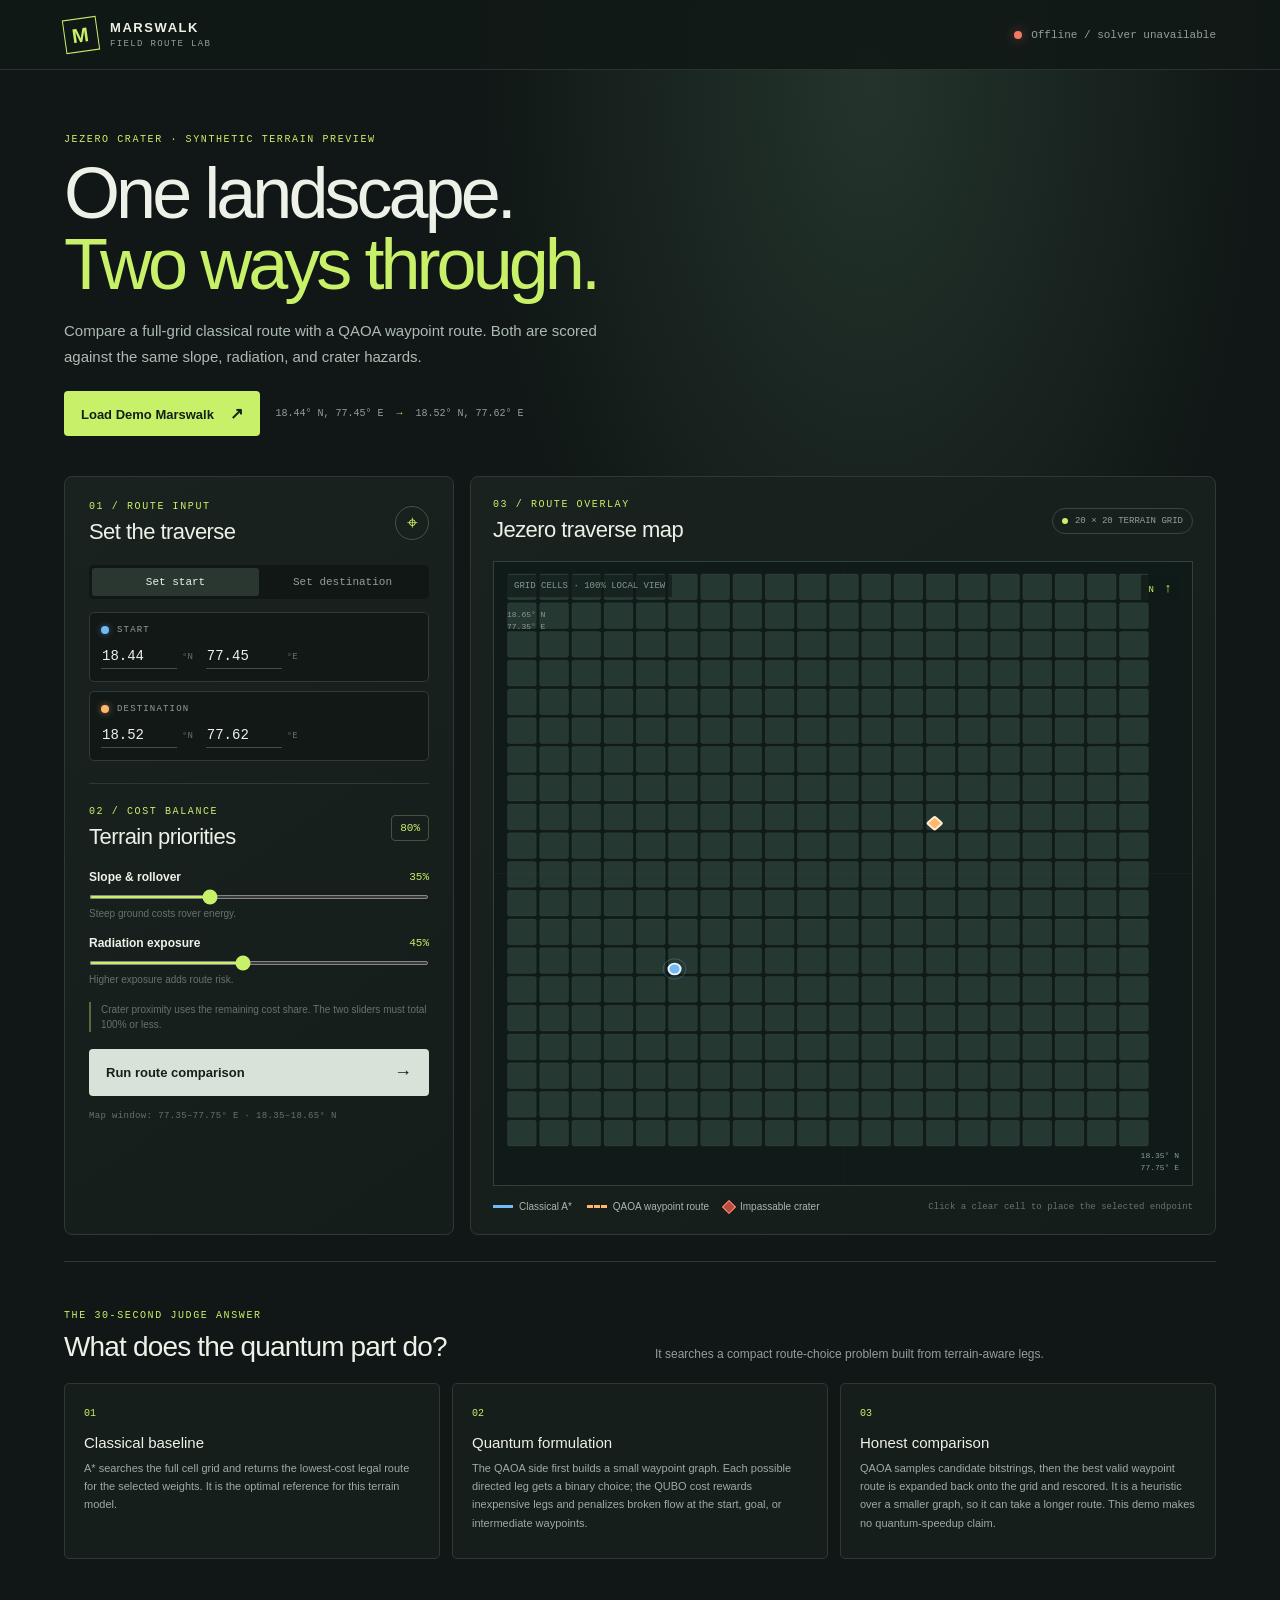
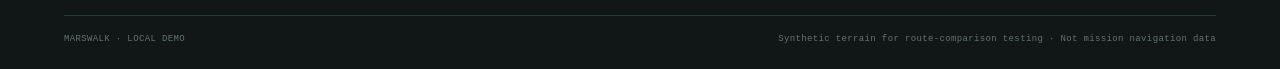
==== static/index.html @ 1cfdc247 "Preserve teammate archive alongside repository preparation notes" ====
<!doctype html>
<html lang="en">
<head>
  <meta charset="utf-8">
  <meta name="viewport" content="width=device-width, initial-scale=1">
  <meta name="theme-color" content="#101716">
  <title>Marswalk · Jezero Route Lab</title>
  <link rel="stylesheet" href="styles.css">
</head>
<body>
  <header class="topbar">
    <a class="brand" href="/" aria-label="Marswalk home">
      <span class="brand-mark">M</span>
      <span>MARSWALK <small>FIELD ROUTE LAB</small></span>
    </a>
    <div class="service-state"><span id="serviceDot" class="dot"></span><span id="serviceText">Checking local router…</span></div>
  </header>

  <main>
    <section class="intro">
      <p class="eyebrow">Jezero crater · synthetic terrain preview</p>
      <h1>One landscape.<br><em>Two ways through.</em></h1>
      <p class="intro-copy">Compare a full-grid classical route with a QAOA waypoint route. Both are scored against the same slope, radiation, and crater hazards.</p>
      <div class="hero-actions">
        <button class="button button-primary" id="loadDemo">Load Demo Marswalk <span aria-hidden="true">↗</span></button>
        <span class="demo-caption">18.44° N, 77.45° E <b>→</b> 18.52° N, 77.62° E</span>
      </div>
    </section>

    <section class="workspace" aria-label="Route planning workspace">
      <aside class="panel controls">
        <div class="panel-heading"><div><p class="eyebrow">01 / ROUTE INPUT</p><h2>Set the traverse</h2></div><span class="panel-icon">⌖</span></div>
        <div class="endpoint-mode" role="group" aria-label="Choose which endpoint to place on map">
          <button id="pickStart" class="mode active" type="button">Set start</button>
          <button id="pickEnd" class="mode" type="button">Set destination</button>
        </div>
        <div class="coordinate-pair">
          <label class="coordinate-card"><span class="coordinate-title"><i class="pin pin-start"></i>START</span>
            <span class="coordinate-fields"><input id="startLat" aria-label="Start latitude" type="number" step="0.01"><b>°N</b><input id="startLon" aria-label="Start longitude" type="number" step="0.01"><b>°E</b></span>
          </label>
          <label class="coordinate-card"><span class="coordinate-title"><i class="pin pin-end"></i>DESTINATION</span>
            <span class="coordinate-fields"><input id="endLat" aria-label="Destination latitude" type="number" step="0.01"><b>°N</b><input id="endLon" aria-label="Destination longitude" type="number" step="0.01"><b>°E</b></span>
          </label>
        </div>

        <div class="section-rule"></div>
        <div class="panel-heading compact"><div><p class="eyebrow">02 / COST BALANCE</p><h2>Terrain priorities</h2></div><span class="weight-total" id="weightTotal">80%</span></div>
        <label class="slider-row" for="slopeWeight"><span><span class="slider-name">Slope &amp; rollover</span><span class="slider-value" id="slopeValue">35%</span></span><input id="slopeWeight" type="range" min="0" max="100" value="35"><span class="slider-hint">Steep ground costs rover energy.</span></label>
        <label class="slider-row" for="radiationWeight"><span><span class="slider-name">Radiation exposure</span><span class="slider-value" id="radiationValue">45%</span></span><input id="radiationWeight" type="range" min="0" max="100" value="45"><span class="slider-hint">Higher exposure adds route risk.</span></label>
        <p class="weight-note">Crater proximity uses the remaining cost share. The two sliders must total 100% or less.</p>
        <button class="button button-run" id="runRoute" type="button">Run route comparison <span aria-hidden="true">→</span></button>
        <div id="alert" class="alert" role="status" aria-live="polite" hidden></div>
        <p class="bbox-note">Map window: 77.35–77.75° E · 18.35–18.65° N</p>
      </aside>

      <section class="panel map-panel" aria-label="Jezero terrain map">
        <div class="map-header"><div><p class="eyebrow">03 / ROUTE OVERLAY</p><h2>Jezero traverse map</h2></div><span class="map-badge"><span></span>20 × 20 TERRAIN GRID</span></div>
        <div class="map-frame" id="mapFrame">
          <svg id="terrainMap" viewBox="0 0 1040 1040" preserveAspectRatio="none" role="img" aria-label="Synthetic terrain grid with crater obstacles and route overlays"></svg>
          <div class="map-corner map-north">N <span>↑</span></div>
          <div class="map-corner map-scale">GRID CELLS · 100% LOCAL VIEW</div>
          <div class="map-coord map-coord-nw">18.65° N<br>77.35° E</div>
          <div class="map-coord map-coord-se">18.35° N<br>77.75° E</div>
        </div>
        <div class="map-footer">
          <div class="legend"><span><i class="legend-line classical"></i>Classical A*</span><span><i class="legend-line quantum"></i><span id="quantumLegendLabel">QAOA waypoint route</span></span><span><i class="legend-crater"></i>Impassable crater</span></div>
          <span class="map-hint">Click a clear cell to place the selected endpoint</span>
        </div>
        <div id="resultBanner" class="result-banner" hidden></div>
      </section>
    </section>

    <section id="comparison" class="comparison" aria-label="Route metrics" hidden>
      <div class="section-heading"><div><p class="eyebrow">04 / SIDE BY SIDE</p><h2>What changed?</h2></div><p id="comparisonText" class="comparison-text"></p></div>
      <div class="metric-grid">
        <article class="metric-card"><div class="metric-title"><i class="pin pin-start"></i>CLASSICAL A*</div><div class="metric-number" id="classicalCost">—</div><div class="metric-unit">weighted route cost</div><div class="metric-divider"></div><div class="metric-stats"><span>Distance <b id="classicalDistance">—</b></span><span>Hazard <b id="classicalHazard">—</b></span></div></article>
        <article class="metric-card metric-quantum"><div class="metric-title"><i class="pin pin-end"></i><span id="quantumMetricTitle">QAOA WAYPOINT</span></div><div class="metric-number" id="quantumCost">—</div><div class="metric-unit">weighted route cost</div><div class="metric-divider"></div><div class="metric-stats"><span>Distance <b id="quantumDistance">—</b></span><span>Hazard <b id="quantumHazard">—</b></span></div></article>
        <article class="metric-card metric-delta"><div class="metric-title">ROUTE DELTA</div><div class="metric-number" id="costDelta">—</div><div class="metric-unit" id="deltaUnit">QAOA cost vs A*</div><div class="metric-divider"></div><div class="metric-stats"><span>QAOA steps <b id="quantumSteps">—</b></span><span>Solver <b id="solverStatus">—</b></span></div></article>
      </div>
      <p id="resultSource" class="result-source"></p>
    </section>

    <section class="explain-section">
      <div class="explain-intro"><p class="eyebrow">THE 30-SECOND JUDGE ANSWER</p><h2>What does the quantum part do?</h2><p>It searches a compact route-choice problem built from terrain-aware legs.</p></div>
      <div class="explain-grid">
        <article class="explain-card"><span class="explain-index">01</span><h3>Classical baseline</h3><p>A* searches the full cell grid and returns the lowest-cost legal route for the selected weights. It is the optimal reference for this terrain model.</p></article>
        <article class="explain-card"><span class="explain-index">02</span><h3>Quantum formulation</h3><p>The QAOA side first builds a small waypoint graph. Each possible directed leg gets a binary choice; the QUBO cost rewards inexpensive legs and penalizes broken flow at the start, goal, or intermediate waypoints.</p></article>
        <article class="explain-card"><span class="explain-index">03</span><h3>Honest comparison</h3><p>QAOA samples candidate bitstrings, then the best valid waypoint route is expanded back onto the grid and rescored. It is a heuristic over a smaller graph, so it can take a longer route. This demo makes no quantum-speedup claim.</p></article>
      </div>
    </section>

    <footer><span>MARSWALK · LOCAL DEMO</span><span>Synthetic terrain for route-comparison testing · Not mission navigation data</span></footer>
  </main>
  <script src="app.js" defer></script>
</body>
</html>
---- static/styles.css ----
:root{color-scheme:dark;--bg:#101716;--panel:#17201e;--panel-2:#1b2623;--line:#2c3935;--text:#eef1e8;--muted:#91a099;--faint:#64736c;--green:#c8f169;--green-dark:#a7d44a;--blue:#72b9f7;--orange:#ffb76b;--red:#f47964;--mono:'DM Mono',monospace;--sans:'DM Sans',sans-serif;--display:'Space Grotesk',sans-serif}
*{box-sizing:border-box}body{margin:0;background:radial-gradient(ellipse at 68% 5%,#24342c 0%,transparent 32%),var(--bg);color:var(--text);font-family:var(--sans);font-size:14px}.topbar{height:70px;display:flex;align-items:center;justify-content:space-between;padding:0 clamp(20px,5vw,84px);border-bottom:1px solid #29332f;background:#111917e8}.brand{color:var(--text);text-decoration:none;display:flex;gap:12px;align-items:center;font:700 13px var(--display);letter-spacing:.12em}.brand small{display:block;font:400 9px var(--mono);color:var(--muted);letter-spacing:.15em;margin-top:4px}.brand-mark{height:34px;width:34px;display:grid;place-items:center;border:1px solid var(--green);color:var(--green);font:600 20px var(--display);transform:rotate(-8deg)}.service-state{display:flex;align-items:center;gap:9px;color:var(--muted);font:11px var(--mono)}.dot{width:8px;height:8px;border-radius:50%;background:#e5b85c;box-shadow:0 0 12px #e5b85c77}.dot.online{background:var(--green);box-shadow:0 0 12px #c8f16977}.dot.offline{background:var(--red);box-shadow:0 0 12px #f4796477}main{max-width:1480px;margin:auto;padding:0 clamp(20px,5vw,84px)}.intro{padding:64px 0 40px;max-width:690px}.eyebrow{margin:0 0 13px;color:var(--green);font:10px var(--mono);letter-spacing:.16em;text-transform:uppercase}.intro h1{font:500 clamp(42px,6vw,72px)/.98 var(--display);letter-spacing:-.055em;margin:0}.intro h1 em{font-style:normal;color:var(--green)}.intro-copy{max-width:570px;color:#aebbb4;line-height:1.7;font-size:15px;margin:19px 0 22px}.hero-actions{display:flex;align-items:center;gap:16px;flex-wrap:wrap}.button{border:0;border-radius:4px;cursor:pointer;font:600 13px var(--sans);padding:13px 17px;transition:transform .15s,background .15s}.button:hover{transform:translateY(-1px)}.button-primary{background:var(--green);color:#142016}.button-primary:hover{background:#d8ff85}.button-primary span{font-size:16px;margin-left:12px}.demo-caption{font:10px var(--mono);color:var(--muted)}.demo-caption b{color:var(--green);padding:0 7px}.workspace{display:grid;grid-template-columns:minmax(310px,390px) minmax(500px,1fr);gap:16px;align-items:stretch}.panel{background:linear-gradient(145deg,#19221f,#151d1b);border:1px solid var(--line);border-radius:8px;overflow:hidden}.controls{padding:24px}.panel-heading{display:flex;align-items:center;justify-content:space-between;margin-bottom:20px}.panel-heading h2,.map-header h2{font:500 22px var(--display);margin:0;letter-spacing:-.025em}.panel-heading .eyebrow,.map-header .eyebrow{margin-bottom:7px}.panel-icon{width:34px;height:34px;display:grid;place-items:center;color:var(--green);border:1px solid #45543f;border-radius:50%;font-size:19px}.endpoint-mode{display:flex;background:#101715;padding:3px;border-radius:5px;margin-bottom:13px}.mode{flex:1;border:0;background:transparent;color:var(--muted);padding:8px 6px;border-radius:3px;font:11px var(--mono);cursor:pointer}.mode.active{background:#2a3731;color:var(--text)}.coordinate-pair{display:grid;gap:9px}.coordinate-card{display:block;background:#111816;border:1px solid #303a36;border-radius:5px;padding:12px 11px}.coordinate-title{display:flex;align-items:center;gap:8px;color:var(--muted);font:9px var(--mono);letter-spacing:.13em;margin-bottom:9px}.pin{display:inline-block;width:8px;height:8px;border-radius:50%;background:var(--blue);box-shadow:0 0 7px #72b9f777}.pin-end{background:var(--orange);box-shadow:0 0 7px #ffb76b88}.coordinate-fields{display:flex;align-items:center;gap:5px}.coordinate-fields input{width:76px;background:transparent;border:0;border-bottom:1px solid #405047;padding:4px 1px;color:var(--text);font:14px var(--mono);outline:none}.coordinate-fields input:focus{border-color:var(--green)}.coordinate-fields b{font:9px var(--mono);color:var(--faint);margin-right:8px}.section-rule{height:1px;background:var(--line);margin:22px 0}.compact{margin-bottom:20px}.weight-total{font:11px var(--mono);color:var(--green);padding:6px 8px;border:1px solid #45543f;border-radius:4px}.slider-row{display:block;margin:15px 0}.slider-row>span:first-child{display:flex;justify-content:space-between;align-items:center}.slider-name{font-size:12px;font-weight:600}.slider-value{font:11px var(--mono);color:var(--green)}input[type=range]{display:block;width:100%;height:4px;margin:11px 0 7px;accent-color:var(--green);cursor:pointer}.slider-hint,.weight-note,.bbox-note{display:block;color:var(--faint);font-size:10px;line-height:1.5}.weight-note{margin:13px 0 17px;padding-left:10px;border-left:2px solid #596b3c}.button-run{width:100%;background:#d9e2d9;color:#142019;text-align:left;display:flex;justify-content:space-between;align-items:center}.button-run:hover{background:#fff}.button-run span{font-size:18px}.alert{padding:11px 12px;margin-top:12px;background:#382523;border:1px solid #74443a;color:#ffc0a8;line-height:1.5;font-size:12px;border-radius:4px}.alert.warning{background:#332d1c;border-color:#74633a;color:#f1d68c}.alert.success{background:#1d3026;border-color:#3c6647;color:#c5f0be}.bbox-note{margin:15px 0 0;font:9px var(--mono);letter-spacing:.04em}.map-panel{padding:22px;display:flex;flex-direction:column}.map-header{display:flex;justify-content:space-between;align-items:center;padding:0 0 18px}.map-badge{display:flex;align-items:center;gap:7px;color:var(--muted);font:9px var(--mono);border:1px solid #39453f;border-radius:99px;padding:7px 9px}.map-badge span{width:6px;height:6px;border-radius:50%;background:var(--green)}.map-frame{position:relative;overflow:hidden;background:#101a19;border:1px solid #31413d;min-height:420px;aspect-ratio:1.12;display:grid;place-items:center;cursor:crosshair}.map-frame:before{content:"";position:absolute;inset:0;background:linear-gradient(0deg,transparent 49.9%,#46605816 50%,transparent 50.1%),linear-gradient(90deg,transparent 49.9%,#46605816 50%,transparent 50.1%);pointer-events:none;z-index:1}#terrainMap{width:100%;height:100%;display:block}.map-corner{position:absolute;z-index:2;color:#9bb0a6;background:#101917cc;font:9px var(--mono);padding:6px 7px}.map-north{right:13px;top:13px;color:var(--green)}.map-north span{font-size:13px;padding-left:5px}.map-scale{left:13px;top:13px;opacity:.8}.map-coord{position:absolute;z-index:2;color:#8a9a91;font:8px var(--mono);line-height:1.45}.map-coord-nw{top:47px;left:13px}.map-coord-se{bottom:12px;right:13px;text-align:right}.map-footer{display:flex;justify-content:space-between;align-items:center;gap:12px;padding-top:15px;flex-wrap:wrap}.legend{display:flex;gap:15px;flex-wrap:wrap;color:#aab6af;font-size:10px}.legend span{display:flex;align-items:center;gap:6px}.legend-line{height:0;width:20px;border-top:3px solid var(--blue)}.legend-line.quantum{border-color:var(--orange);border-top-style:dashed}.legend-crater{width:10px;height:10px;background:#b84c3f;border:1px solid #ff8c6f;transform:rotate(45deg)}.map-hint{color:var(--faint);font:9px var(--mono)}.result-banner{margin-top:14px;padding:10px 12px;background:#1d3026;border:1px solid #385340;color:#c8e8bd;font-size:11px;line-height:1.5;border-radius:4px}.result-banner.preview{background:#332d1c;border-color:#74633a;color:#f0d99b}.comparison{padding:44px 0 26px}.section-heading{display:flex;justify-content:space-between;align-items:end;margin-bottom:17px;gap:20px}.section-heading .eyebrow{margin-bottom:8px}.section-heading h2,.explain-intro h2{font:500 28px var(--display);margin:0;letter-spacing:-.03em}.comparison-text{max-width:470px;text-align:right;color:#a9b6af;line-height:1.55;font-size:12px;margin:0}.metric-grid{display:grid;grid-template-columns:repeat(3,1fr);gap:12px}.metric-card{background:var(--panel);border:1px solid var(--line);border-radius:6px;padding:18px}.metric-title{display:flex;align-items:center;gap:8px;color:#b7c2ba;font:9px var(--mono);letter-spacing:.09em}.metric-number{font:500 32px var(--display);margin-top:17px;letter-spacing:-.04em}.metric-unit{color:var(--faint);font:9px var(--mono);margin-top:2px}.metric-divider{height:1px;background:var(--line);margin:17px 0 12px}.metric-stats{display:flex;justify-content:space-between;color:var(--muted);font-size:10px;gap:10px}.metric-stats b{display:block;color:var(--text);font:11px var(--mono);margin-top:5px}.metric-quantum{border-color:#654a31}.metric-quantum .metric-number{color:var(--orange)}.metric-delta .metric-number{color:var(--green)}.result-source{margin:11px 0 0;color:var(--faint);font:9px var(--mono)}.explain-section{padding:48px 0 56px;border-top:1px solid var(--line);margin-top:26px}.explain-intro{display:grid;grid-template-columns:1fr 1fr;align-items:end;gap:10px 30px;margin-bottom:20px}.explain-intro .eyebrow{grid-column:1/-1;margin-bottom:0}.explain-intro p:last-child{margin:0;color:var(--muted);line-height:1.5;font-size:12px}.explain-grid{display:grid;grid-template-columns:repeat(3,1fr);gap:12px}.explain-card{position:relative;background:#151e1b;border:1px solid var(--line);padding:19px;border-radius:5px;min-height:176px}.explain-index{color:var(--green);font:10px var(--mono)}.explain-card h3{font:500 15px var(--display);margin:15px 0 8px}.explain-card p{color:#9eaaa3;font-size:11px;line-height:1.65;margin:0}footer{display:flex;justify-content:space-between;gap:20px;border-top:1px solid var(--line);padding:18px 0 25px;color:var(--faint);font:9px var(--mono);letter-spacing:.04em}
@media(max-width:1000px){.workspace{grid-template-columns:1fr}.controls{order:2}.map-panel{order:1}.map-frame{min-height:360px}.intro{padding-top:48px}}@media(max-width:650px){main{padding:0 16px}.topbar{padding:0 16px;height:60px}.intro{padding:40px 0 28px}.intro h1{font-size:48px}.workspace{gap:11px}.map-panel,.controls{padding:16px}.map-frame{min-height:290px}.map-header{gap:8px}.map-badge{font-size:8px}.map-footer{align-items:flex-start}.metric-grid,.explain-grid{grid-template-columns:1fr}.section-heading{display:block}.comparison-text{text-align:left;margin-top:10px}.explain-intro{grid-template-columns:1fr}.explain-intro .eyebrow{grid-column:auto}.metric-card{padding:15px}.explain-card{min-height:0}footer{flex-direction:column}}
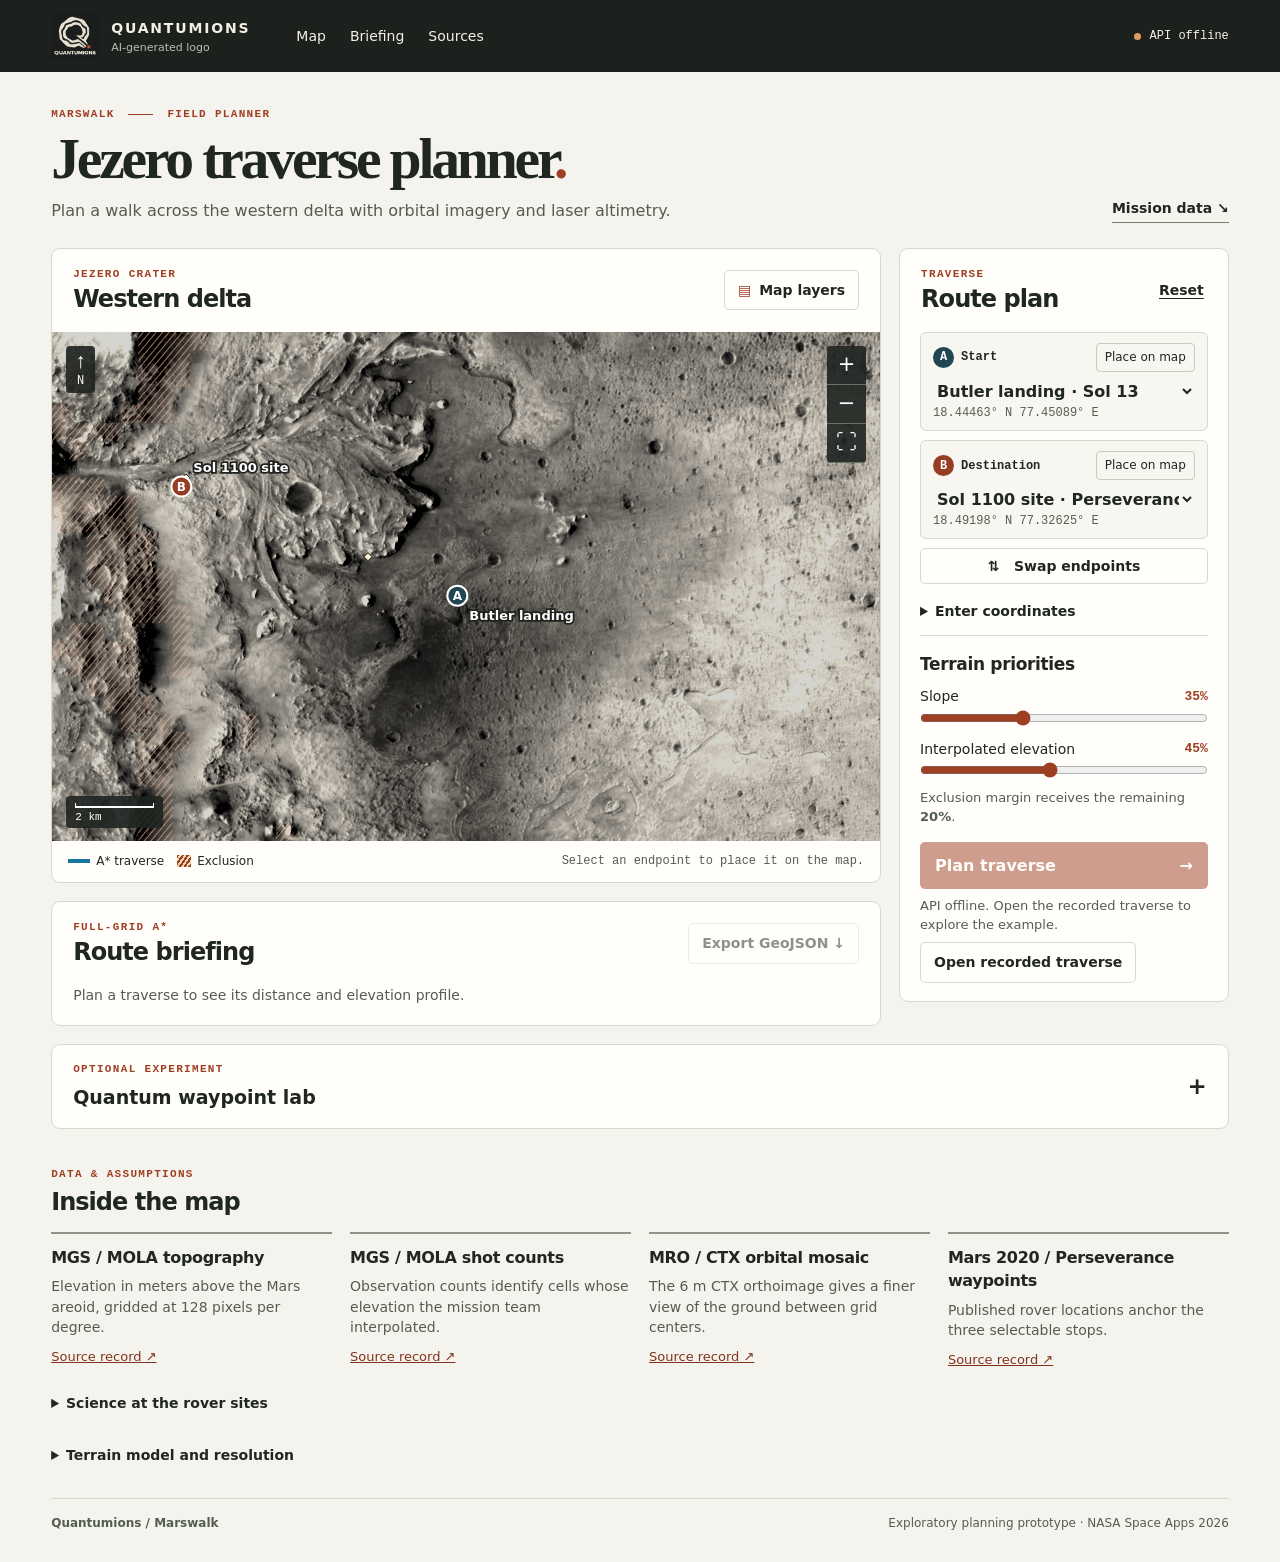
==== commit 63148ee7: "Plan Jezero traverses on NASA mission data and prepare the reviewed demo" ====
--- a/static/index.html
+++ b/static/index.html
@@ -1,96 +1,80 @@
 <!doctype html>
 <html lang="en">
 <head>
-  <meta charset="utf-8">
-  <meta name="viewport" content="width=device-width, initial-scale=1">
-  <meta name="theme-color" content="#101716">
-  <title>Marswalk · Jezero Route Lab</title>
-  <link rel="stylesheet" href="styles.css">
+  <meta charset="utf-8"><meta name="viewport" content="width=device-width, initial-scale=1">
+  <meta name="theme-color" content="#1d211e">
+  <meta name="description" content="Explore Jezero crater and plan a hypothetical Marswalk with NASA orbital imagery, laser altimetry and Perseverance waypoints.">
+  <meta name="author" content="Quantumions. Codex-assisted code and text. Team logo generated with ChatGPT Image.">
+  <title>Marswalk · Jezero traverse planner</title>
+  <link rel="icon" href="quantumions.png"><link rel="stylesheet" href="styles.css">
 </head>
 <body>
-  <header class="topbar">
-    <a class="brand" href="/" aria-label="Marswalk home">
-      <span class="brand-mark">M</span>
-      <span>MARSWALK <small>FIELD ROUTE LAB</small></span>
-    </a>
-    <div class="service-state"><span id="serviceDot" class="dot"></span><span id="serviceText">Checking local router…</span></div>
-  </header>
+  <a class="skip" href="#planner">Skip to traverse controls</a>
+  <header class="topbar"><div class="top-inner"><a class="identity" href="#map-section">
+    <span class="logo-wrap"><img src="quantumions.png" alt="Quantumions team logo"></span>
+    <span><strong>QUANTUMIONS</strong><small>AI-generated logo</small></span>
+  </a><nav aria-label="Workspace"><a href="#map-section">Map</a><a href="#briefing">Briefing</a><a href="#sources">Sources</a></nav>
+  <span id="service" class="service">Connecting</span></div></header>
 
-  <main>
-    <section class="intro">
-      <p class="eyebrow">Jezero crater · synthetic terrain preview</p>
-      <h1>One landscape.<br><em>Two ways through.</em></h1>
-      <p class="intro-copy">Compare a full-grid classical route with a QAOA waypoint route. Both are scored against the same slope, radiation, and crater hazards.</p>
-      <div class="hero-actions">
-        <button class="button button-primary" id="loadDemo">Load Demo Marswalk <span aria-hidden="true">↗</span></button>
-        <span class="demo-caption">18.44° N, 77.45° E <b>→</b> 18.52° N, 77.62° E</span>
-      </div>
-    </section>
+  <main><section class="title-block"><div><p class="kicker">MARSWALK <i></i> FIELD PLANNER</p>
+    <h1>Jezero traverse planner<span>.</span></h1>
+    <p class="intro">Plan a walk across the western delta with orbital imagery and laser altimetry.</p></div>
+    <a class="text-link" href="#sources">Mission data ↘</a></section>
 
-    <section class="workspace" aria-label="Route planning workspace">
-      <aside class="panel controls">
-        <div class="panel-heading"><div><p class="eyebrow">01 / ROUTE INPUT</p><h2>Set the traverse</h2></div><span class="panel-icon">⌖</span></div>
-        <div class="endpoint-mode" role="group" aria-label="Choose which endpoint to place on map">
-          <button id="pickStart" class="mode active" type="button">Set start</button>
-          <button id="pickEnd" class="mode" type="button">Set destination</button>
+    <div class="workspace">
+      <section class="map-card" id="map-section" aria-label="Jezero map">
+        <div class="card-head"><div><p class="kicker">JEZERO CRATER</p><h2>Western delta</h2></div>
+          <details class="layers"><summary>Map layers</summary><div class="layer-menu">
+            <label><input type="checkbox" id="imagery" checked> CTX imagery</label>
+            <label><input type="checkbox" id="slopeLayer"> MOLA slope</label>
+            <label><input type="checkbox" id="coverageLayer"> Interpolated elevation</label>
+            <label><input type="checkbox" id="maskLayer" checked> Modeled exclusions</label>
+            <label><input type="checkbox" id="sitesLayer" checked> Rover sites</label>
+            <details class="opacity-menu"><summary>Layer opacity</summary><div id="opacityControls"></div></details>
+          </div></details>
         </div>
-        <div class="coordinate-pair">
-          <label class="coordinate-card"><span class="coordinate-title"><i class="pin pin-start"></i>START</span>
-            <span class="coordinate-fields"><input id="startLat" aria-label="Start latitude" type="number" step="0.01"><b>°N</b><input id="startLon" aria-label="Start longitude" type="number" step="0.01"><b>°E</b></span>
-          </label>
-          <label class="coordinate-card"><span class="coordinate-title"><i class="pin pin-end"></i>DESTINATION</span>
-            <span class="coordinate-fields"><input id="endLat" aria-label="Destination latitude" type="number" step="0.01"><b>°N</b><input id="endLon" aria-label="Destination longitude" type="number" step="0.01"><b>°E</b></span>
-          </label>
+        <div class="map-frame">
+          <svg id="map" tabindex="0" role="img" aria-label="Orbital map of Jezero crater. Drag to pan or use arrow keys. Use coordinate controls to place endpoints.">
+            <defs><pattern id="hatch" width="6" height="6" patternUnits="userSpaceOnUse" patternTransform="rotate(40)"><path d="M0 0V6" stroke="#ffb58f" stroke-width="2"/></pattern></defs>
+            <g id="scene"><image id="orbit" href="data/jezero-ctx.webp" preserveAspectRatio="none"/><g id="raster"></g><g id="tracks"></g><g id="markers"></g></g>
+          </svg>
+          <div class="north" aria-label="North is up"><span>↑</span>N</div>
+          <div class="zoom"><button id="zoomIn" aria-label="Zoom in">+</button><button id="zoomOut" aria-label="Zoom out">−</button><button id="fit" aria-label="Fit map to extent">⛶</button></div>
+          <div class="scale"><b id="scaleBar"></b><span id="scaleText">2 km</span></div>
         </div>
+        <div class="map-note"><span class="legend"><i class="line"></i> A* traverse</span><span class="legend" id="labLegend" hidden><i class="lab-line"></i><span></span></span><span class="legend"><i class="hatch"></i> Exclusion</span><span id="cellReadout">Select an endpoint to place it on the map.</span></div>
+        <div class="overlay-key" id="overlayKey" hidden></div>
+      </section>
 
-        <div class="section-rule"></div>
-        <div class="panel-heading compact"><div><p class="eyebrow">02 / COST BALANCE</p><h2>Terrain priorities</h2></div><span class="weight-total" id="weightTotal">80%</span></div>
-        <label class="slider-row" for="slopeWeight"><span><span class="slider-name">Slope &amp; rollover</span><span class="slider-value" id="slopeValue">35%</span></span><input id="slopeWeight" type="range" min="0" max="100" value="35"><span class="slider-hint">Steep ground costs rover energy.</span></label>
-        <label class="slider-row" for="radiationWeight"><span><span class="slider-name">Radiation exposure</span><span class="slider-value" id="radiationValue">45%</span></span><input id="radiationWeight" type="range" min="0" max="100" value="45"><span class="slider-hint">Higher exposure adds route risk.</span></label>
-        <p class="weight-note">Crater proximity uses the remaining cost share. The two sliders must total 100% or less.</p>
-        <button class="button button-run" id="runRoute" type="button">Run route comparison <span aria-hidden="true">→</span></button>
-        <div id="alert" class="alert" role="status" aria-live="polite" hidden></div>
-        <p class="bbox-note">Map window: 77.35–77.75° E · 18.35–18.65° N</p>
+      <aside class="plan-card" id="planner"><div class="card-head"><div><p class="kicker">TRAVERSE</p><h2>Route plan</h2></div><button id="reset" class="bare">Reset</button></div>
+        <div class="plan-content"><div id="endpoints"></div><button class="swap" id="swap">⇅ &nbsp; Swap endpoints</button>
+        <details class="coords"><summary>Enter coordinates</summary><div id="coordinateFields"></div><small>Degrees north and east. Routes snap to cell centers.</small></details>
+        <div class="priorities"><h3>Terrain priorities</h3>
+          <label for="slope">Slope <output id="slopeValue">35%</output></label><input type="range" id="slope" min="0" max="100" value="35">
+          <label for="gaps">Interpolated elevation <output id="gapValue">45%</output></label><input type="range" id="gaps" min="0" max="100" value="45">
+          <p>Exclusion margin receives the remaining <b id="marginValue">20%</b>.</p>
+        </div>
+        <button class="primary" id="run" disabled>Plan traverse <span>→</span></button>
+        <p id="status" role="status" aria-live="polite">Loading mission data…</p>
+        <button class="secondary" id="replay" hidden>Open recorded traverse</button></div>
       </aside>
 
-      <section class="panel map-panel" aria-label="Jezero terrain map">
-        <div class="map-header"><div><p class="eyebrow">03 / ROUTE OVERLAY</p><h2>Jezero traverse map</h2></div><span class="map-badge"><span></span>20 × 20 TERRAIN GRID</span></div>
-        <div class="map-frame" id="mapFrame">
-          <svg id="terrainMap" viewBox="0 0 1040 1040" preserveAspectRatio="none" role="img" aria-label="Synthetic terrain grid with crater obstacles and route overlays"></svg>
-          <div class="map-corner map-north">N <span>↑</span></div>
-          <div class="map-corner map-scale">GRID CELLS · 100% LOCAL VIEW</div>
-          <div class="map-coord map-coord-nw">18.65° N<br>77.35° E</div>
-          <div class="map-coord map-coord-se">18.35° N<br>77.75° E</div>
-        </div>
-        <div class="map-footer">
-          <div class="legend"><span><i class="legend-line classical"></i>Classical A*</span><span><i class="legend-line quantum"></i><span id="quantumLegendLabel">QAOA waypoint route</span></span><span><i class="legend-crater"></i>Impassable crater</span></div>
-          <span class="map-hint">Click a clear cell to place the selected endpoint</span>
-        </div>
-        <div id="resultBanner" class="result-banner" hidden></div>
+      <section class="brief-card" id="briefing"><div class="card-head"><div><p class="kicker">FULL-GRID A*</p><h2>Route briefing</h2></div>
+        <button class="secondary" id="export" disabled>Export GeoJSON ↓</button></div>
+        <div id="briefBody"><p class="empty">Plan a traverse to see its distance and elevation profile.</p></div>
       </section>
+    </div>
+
+    <section class="lab-card" id="lab"><details><summary><span><small>OPTIONAL EXPERIMENT</small>Quantum waypoint lab</span></summary>
+      <div class="inside"><p>Each directed leg between waypoints has a binary variable. A statevector simulator samples routes, then the planner scores complete paths against exact waypoint Dijkstra and full-grid A*.</p>
+      <div class="actions"><button id="compare" class="secondary" disabled>Run QAOA comparison</button><button id="cancel" class="bare" hidden>Cancel simulation</button></div>
+      <p id="labStatus" role="status"></p><div id="diagnostics"></div></div></details></section>
+
+    <section id="sources" class="sources"><div class="section-title"><p class="kicker">DATA &amp; ASSUMPTIONS</p><h2>Inside the map</h2></div>
+      <div id="sourceCards"></div><details class="model"><summary>Science at the rover sites</summary><div id="scienceNotes"></div></details>
+      <details class="model"><summary>Terrain model and resolution</summary><div id="modelText"></div></details>
     </section>
-
-    <section id="comparison" class="comparison" aria-label="Route metrics" hidden>
-      <div class="section-heading"><div><p class="eyebrow">04 / SIDE BY SIDE</p><h2>What changed?</h2></div><p id="comparisonText" class="comparison-text"></p></div>
-      <div class="metric-grid">
-        <article class="metric-card"><div class="metric-title"><i class="pin pin-start"></i>CLASSICAL A*</div><div class="metric-number" id="classicalCost">—</div><div class="metric-unit">weighted route cost</div><div class="metric-divider"></div><div class="metric-stats"><span>Distance <b id="classicalDistance">—</b></span><span>Hazard <b id="classicalHazard">—</b></span></div></article>
-        <article class="metric-card metric-quantum"><div class="metric-title"><i class="pin pin-end"></i><span id="quantumMetricTitle">QAOA WAYPOINT</span></div><div class="metric-number" id="quantumCost">—</div><div class="metric-unit">weighted route cost</div><div class="metric-divider"></div><div class="metric-stats"><span>Distance <b id="quantumDistance">—</b></span><span>Hazard <b id="quantumHazard">—</b></span></div></article>
-        <article class="metric-card metric-delta"><div class="metric-title">ROUTE DELTA</div><div class="metric-number" id="costDelta">—</div><div class="metric-unit" id="deltaUnit">QAOA cost vs A*</div><div class="metric-divider"></div><div class="metric-stats"><span>QAOA steps <b id="quantumSteps">—</b></span><span>Solver <b id="solverStatus">—</b></span></div></article>
-      </div>
-      <p id="resultSource" class="result-source"></p>
-    </section>
-
-    <section class="explain-section">
-      <div class="explain-intro"><p class="eyebrow">THE 30-SECOND JUDGE ANSWER</p><h2>What does the quantum part do?</h2><p>It searches a compact route-choice problem built from terrain-aware legs.</p></div>
-      <div class="explain-grid">
-        <article class="explain-card"><span class="explain-index">01</span><h3>Classical baseline</h3><p>A* searches the full cell grid and returns the lowest-cost legal route for the selected weights. It is the optimal reference for this terrain model.</p></article>
-        <article class="explain-card"><span class="explain-index">02</span><h3>Quantum formulation</h3><p>The QAOA side first builds a small waypoint graph. Each possible directed leg gets a binary choice; the QUBO cost rewards inexpensive legs and penalizes broken flow at the start, goal, or intermediate waypoints.</p></article>
-        <article class="explain-card"><span class="explain-index">03</span><h3>Honest comparison</h3><p>QAOA samples candidate bitstrings, then the best valid waypoint route is expanded back onto the grid and rescored. It is a heuristic over a smaller graph, so it can take a longer route. This demo makes no quantum-speedup claim.</p></article>
-      </div>
-    </section>
-
-    <footer><span>MARSWALK · LOCAL DEMO</span><span>Synthetic terrain for route-comparison testing · Not mission navigation data</span></footer>
+    <footer><strong>Quantumions / Marswalk</strong><span>Exploratory planning prototype · NASA Space Apps 2026</span></footer>
   </main>
-  <script src="app.js" defer></script>
-</body>
-</html>
+  <script src="app.js" defer></script><script src="map.js" defer></script><script src="browser-router.js" defer></script>
+</body></html>
--- a/static/styles.css
+++ b/static/styles.css
@@ -1,3 +1,809 @@
-:root{color-scheme:dark;--bg:#101716;--panel:#17201e;--panel-2:#1b2623;--line:#2c3935;--text:#eef1e8;--muted:#91a099;--faint:#64736c;--green:#c8f169;--green-dark:#a7d44a;--blue:#72b9f7;--orange:#ffb76b;--red:#f47964;--mono:'DM Mono',monospace;--sans:'DM Sans',sans-serif;--display:'Space Grotesk',sans-serif}
-*{box-sizing:border-box}body{margin:0;background:radial-gradient(ellipse at 68% 5%,#24342c 0%,transparent 32%),var(--bg);color:var(--text);font-family:var(--sans);font-size:14px}.topbar{height:70px;display:flex;align-items:center;justify-content:space-between;padding:0 clamp(20px,5vw,84px);border-bottom:1px solid #29332f;background:#111917e8}.brand{color:var(--text);text-decoration:none;display:flex;gap:12px;align-items:center;font:700 13px var(--display);letter-spacing:.12em}.brand small{display:block;font:400 9px var(--mono);color:var(--muted);letter-spacing:.15em;margin-top:4px}.brand-mark{height:34px;width:34px;display:grid;place-items:center;border:1px solid var(--green);color:var(--green);font:600 20px var(--display);transform:rotate(-8deg)}.service-state{display:flex;align-items:center;gap:9px;color:var(--muted);font:11px var(--mono)}.dot{width:8px;height:8px;border-radius:50%;background:#e5b85c;box-shadow:0 0 12px #e5b85c77}.dot.online{background:var(--green);box-shadow:0 0 12px #c8f16977}.dot.offline{background:var(--red);box-shadow:0 0 12px #f4796477}main{max-width:1480px;margin:auto;padding:0 clamp(20px,5vw,84px)}.intro{padding:64px 0 40px;max-width:690px}.eyebrow{margin:0 0 13px;color:var(--green);font:10px var(--mono);letter-spacing:.16em;text-transform:uppercase}.intro h1{font:500 clamp(42px,6vw,72px)/.98 var(--display);letter-spacing:-.055em;margin:0}.intro h1 em{font-style:normal;color:var(--green)}.intro-copy{max-width:570px;color:#aebbb4;line-height:1.7;font-size:15px;margin:19px 0 22px}.hero-actions{display:flex;align-items:center;gap:16px;flex-wrap:wrap}.button{border:0;border-radius:4px;cursor:pointer;font:600 13px var(--sans);padding:13px 17px;transition:transform .15s,background .15s}.button:hover{transform:translateY(-1px)}.button-primary{background:var(--green);color:#142016}.button-primary:hover{background:#d8ff85}.button-primary span{font-size:16px;margin-left:12px}.demo-caption{font:10px var(--mono);color:var(--muted)}.demo-caption b{color:var(--green);padding:0 7px}.workspace{display:grid;grid-template-columns:minmax(310px,390px) minmax(500px,1fr);gap:16px;align-items:stretch}.panel{background:linear-gradient(145deg,#19221f,#151d1b);border:1px solid var(--line);border-radius:8px;overflow:hidden}.controls{padding:24px}.panel-heading{display:flex;align-items:center;justify-content:space-between;margin-bottom:20px}.panel-heading h2,.map-header h2{font:500 22px var(--display);margin:0;letter-spacing:-.025em}.panel-heading .eyebrow,.map-header .eyebrow{margin-bottom:7px}.panel-icon{width:34px;height:34px;display:grid;place-items:center;color:var(--green);border:1px solid #45543f;border-radius:50%;font-size:19px}.endpoint-mode{display:flex;background:#101715;padding:3px;border-radius:5px;margin-bottom:13px}.mode{flex:1;border:0;background:transparent;color:var(--muted);padding:8px 6px;border-radius:3px;font:11px var(--mono);cursor:pointer}.mode.active{background:#2a3731;color:var(--text)}.coordinate-pair{display:grid;gap:9px}.coordinate-card{display:block;background:#111816;border:1px solid #303a36;border-radius:5px;padding:12px 11px}.coordinate-title{display:flex;align-items:center;gap:8px;color:var(--muted);font:9px var(--mono);letter-spacing:.13em;margin-bottom:9px}.pin{display:inline-block;width:8px;height:8px;border-radius:50%;background:var(--blue);box-shadow:0 0 7px #72b9f777}.pin-end{background:var(--orange);box-shadow:0 0 7px #ffb76b88}.coordinate-fields{display:flex;align-items:center;gap:5px}.coordinate-fields input{width:76px;background:transparent;border:0;border-bottom:1px solid #405047;padding:4px 1px;color:var(--text);font:14px var(--mono);outline:none}.coordinate-fields input:focus{border-color:var(--green)}.coordinate-fields b{font:9px var(--mono);color:var(--faint);margin-right:8px}.section-rule{height:1px;background:var(--line);margin:22px 0}.compact{margin-bottom:20px}.weight-total{font:11px var(--mono);color:var(--green);padding:6px 8px;border:1px solid #45543f;border-radius:4px}.slider-row{display:block;margin:15px 0}.slider-row>span:first-child{display:flex;justify-content:space-between;align-items:center}.slider-name{font-size:12px;font-weight:600}.slider-value{font:11px var(--mono);color:var(--green)}input[type=range]{display:block;width:100%;height:4px;margin:11px 0 7px;accent-color:var(--green);cursor:pointer}.slider-hint,.weight-note,.bbox-note{display:block;color:var(--faint);font-size:10px;line-height:1.5}.weight-note{margin:13px 0 17px;padding-left:10px;border-left:2px solid #596b3c}.button-run{width:100%;background:#d9e2d9;color:#142019;text-align:left;display:flex;justify-content:space-between;align-items:center}.button-run:hover{background:#fff}.button-run span{font-size:18px}.alert{padding:11px 12px;margin-top:12px;background:#382523;border:1px solid #74443a;color:#ffc0a8;line-height:1.5;font-size:12px;border-radius:4px}.alert.warning{background:#332d1c;border-color:#74633a;color:#f1d68c}.alert.success{background:#1d3026;border-color:#3c6647;color:#c5f0be}.bbox-note{margin:15px 0 0;font:9px var(--mono);letter-spacing:.04em}.map-panel{padding:22px;display:flex;flex-direction:column}.map-header{display:flex;justify-content:space-between;align-items:center;padding:0 0 18px}.map-badge{display:flex;align-items:center;gap:7px;color:var(--muted);font:9px var(--mono);border:1px solid #39453f;border-radius:99px;padding:7px 9px}.map-badge span{width:6px;height:6px;border-radius:50%;background:var(--green)}.map-frame{position:relative;overflow:hidden;background:#101a19;border:1px solid #31413d;min-height:420px;aspect-ratio:1.12;display:grid;place-items:center;cursor:crosshair}.map-frame:before{content:"";position:absolute;inset:0;background:linear-gradient(0deg,transparent 49.9%,#46605816 50%,transparent 50.1%),linear-gradient(90deg,transparent 49.9%,#46605816 50%,transparent 50.1%);pointer-events:none;z-index:1}#terrainMap{width:100%;height:100%;display:block}.map-corner{position:absolute;z-index:2;color:#9bb0a6;background:#101917cc;font:9px var(--mono);padding:6px 7px}.map-north{right:13px;top:13px;color:var(--green)}.map-north span{font-size:13px;padding-left:5px}.map-scale{left:13px;top:13px;opacity:.8}.map-coord{position:absolute;z-index:2;color:#8a9a91;font:8px var(--mono);line-height:1.45}.map-coord-nw{top:47px;left:13px}.map-coord-se{bottom:12px;right:13px;text-align:right}.map-footer{display:flex;justify-content:space-between;align-items:center;gap:12px;padding-top:15px;flex-wrap:wrap}.legend{display:flex;gap:15px;flex-wrap:wrap;color:#aab6af;font-size:10px}.legend span{display:flex;align-items:center;gap:6px}.legend-line{height:0;width:20px;border-top:3px solid var(--blue)}.legend-line.quantum{border-color:var(--orange);border-top-style:dashed}.legend-crater{width:10px;height:10px;background:#b84c3f;border:1px solid #ff8c6f;transform:rotate(45deg)}.map-hint{color:var(--faint);font:9px var(--mono)}.result-banner{margin-top:14px;padding:10px 12px;background:#1d3026;border:1px solid #385340;color:#c8e8bd;font-size:11px;line-height:1.5;border-radius:4px}.result-banner.preview{background:#332d1c;border-color:#74633a;color:#f0d99b}.comparison{padding:44px 0 26px}.section-heading{display:flex;justify-content:space-between;align-items:end;margin-bottom:17px;gap:20px}.section-heading .eyebrow{margin-bottom:8px}.section-heading h2,.explain-intro h2{font:500 28px var(--display);margin:0;letter-spacing:-.03em}.comparison-text{max-width:470px;text-align:right;color:#a9b6af;line-height:1.55;font-size:12px;margin:0}.metric-grid{display:grid;grid-template-columns:repeat(3,1fr);gap:12px}.metric-card{background:var(--panel);border:1px solid var(--line);border-radius:6px;padding:18px}.metric-title{display:flex;align-items:center;gap:8px;color:#b7c2ba;font:9px var(--mono);letter-spacing:.09em}.metric-number{font:500 32px var(--display);margin-top:17px;letter-spacing:-.04em}.metric-unit{color:var(--faint);font:9px var(--mono);margin-top:2px}.metric-divider{height:1px;background:var(--line);margin:17px 0 12px}.metric-stats{display:flex;justify-content:space-between;color:var(--muted);font-size:10px;gap:10px}.metric-stats b{display:block;color:var(--text);font:11px var(--mono);margin-top:5px}.metric-quantum{border-color:#654a31}.metric-quantum .metric-number{color:var(--orange)}.metric-delta .metric-number{color:var(--green)}.result-source{margin:11px 0 0;color:var(--faint);font:9px var(--mono)}.explain-section{padding:48px 0 56px;border-top:1px solid var(--line);margin-top:26px}.explain-intro{display:grid;grid-template-columns:1fr 1fr;align-items:end;gap:10px 30px;margin-bottom:20px}.explain-intro .eyebrow{grid-column:1/-1;margin-bottom:0}.explain-intro p:last-child{margin:0;color:var(--muted);line-height:1.5;font-size:12px}.explain-grid{display:grid;grid-template-columns:repeat(3,1fr);gap:12px}.explain-card{position:relative;background:#151e1b;border:1px solid var(--line);padding:19px;border-radius:5px;min-height:176px}.explain-index{color:var(--green);font:10px var(--mono)}.explain-card h3{font:500 15px var(--display);margin:15px 0 8px}.explain-card p{color:#9eaaa3;font-size:11px;line-height:1.65;margin:0}footer{display:flex;justify-content:space-between;gap:20px;border-top:1px solid var(--line);padding:18px 0 25px;color:var(--faint);font:9px var(--mono);letter-spacing:.04em}
-@media(max-width:1000px){.workspace{grid-template-columns:1fr}.controls{order:2}.map-panel{order:1}.map-frame{min-height:360px}.intro{padding-top:48px}}@media(max-width:650px){main{padding:0 16px}.topbar{padding:0 16px;height:60px}.intro{padding:40px 0 28px}.intro h1{font-size:48px}.workspace{gap:11px}.map-panel,.controls{padding:16px}.map-frame{min-height:290px}.map-header{gap:8px}.map-badge{font-size:8px}.map-footer{align-items:flex-start}.metric-grid,.explain-grid{grid-template-columns:1fr}.section-heading{display:block}.comparison-text{text-align:left;margin-top:10px}.explain-intro{grid-template-columns:1fr}.explain-intro .eyebrow{grid-column:auto}.metric-card{padding:15px}.explain-card{min-height:0}footer{flex-direction:column}}
+:root {
+  color-scheme: light;
+  --paper: #f5f3ed;
+  --card: #fffefa;
+  --ink: #202620;
+  --muted: #545d52;
+  --border: #d8d8ce;
+  --rust: #9e3f24;
+  --rust-light: #f3e6dd;
+  --dark: #1d211e;
+  --mono: ui-monospace, Consolas, "Liberation Mono", monospace;
+  font:
+    16px/1.45 system-ui,
+    "Segoe UI",
+    sans-serif;
+  color: var(--ink);
+  background: var(--paper);
+}
+* {
+  box-sizing: border-box;
+}
+html {
+  scroll-behavior: smooth;
+  scroll-padding-top: 16px;
+}
+body {
+  margin: 0;
+}
+button,
+input,
+select {
+  font: inherit;
+}
+button,
+select,
+summary,
+input[type="range"],
+input[type="checkbox"] {
+  cursor: pointer;
+}
+button {
+  color: inherit;
+}
+button:disabled {
+  cursor: default;
+  opacity: 0.5;
+}
+button:focus-visible,
+a:focus-visible,
+summary:focus-visible,
+input:focus-visible,
+select:focus-visible,
+svg:focus-visible {
+  outline: 3px solid #1285aa;
+  outline-offset: 3px;
+}
+a {
+  color: inherit;
+}
+[hidden] {
+  display: none !important;
+}
+.skip {
+  position: absolute;
+  left: 12px;
+  top: -100px;
+  z-index: 20;
+  padding: 10px;
+  background: white;
+}
+.skip:focus {
+  top: 8px;
+}
+.topbar {
+  background: var(--dark);
+  color: #f4efe4;
+}
+.top-inner,
+main {
+  max-width: 1512px;
+  padding: 0 clamp(16px, 4vw, 64px);
+  margin: auto;
+}
+.top-inner {
+  display: flex;
+  align-items: center;
+  gap: 46px;
+  min-height: 72px;
+}
+.identity {
+  display: flex;
+  gap: 12px;
+  text-decoration: none;
+  align-items: center;
+}
+.logo-wrap {
+  display: block;
+  width: 48px;
+  height: 48px;
+  overflow: hidden;
+}
+.logo-wrap img {
+  width: 100%;
+  height: 100%;
+  object-fit: contain;
+}
+.identity strong {
+  letter-spacing: 0.13em;
+  font-size: 14px;
+}
+.identity small {
+  display: block;
+  color: #bdbfb4;
+  font-size: 11px;
+}
+nav {
+  display: flex;
+  gap: 24px;
+  align-items: center;
+}
+nav a {
+  font-size: 14px;
+  text-decoration: none;
+  padding: 12px 0;
+}
+nav a:hover,
+.text-link:hover,
+.bare:hover {
+  text-decoration: underline;
+}
+.service {
+  margin-left: auto;
+  font: 12px var(--mono);
+  display: flex;
+  gap: 9px;
+  align-items: center;
+}
+.service:before {
+  content: "";
+  width: 7px;
+  height: 7px;
+  border-radius: 50%;
+  background: #de9c63;
+}
+.service.online:before {
+  background: #b4d7ab;
+}
+.title-block {
+  padding: 35px 0 25px;
+  display: flex;
+  justify-content: space-between;
+  align-items: end;
+}
+.kicker,
+summary small {
+  margin: 0 0 6px;
+  font: bold 11px/1.4 var(--mono);
+  letter-spacing: 0.12em;
+  color: var(--rust);
+  display: block;
+}
+.kicker i {
+  display: inline-block;
+  width: 25px;
+  height: 1px;
+  vertical-align: middle;
+  background: var(--rust);
+  margin: 0 6px;
+}
+h1,
+h2,
+h3,
+p {
+  margin: 0;
+}
+h1 {
+  font:
+    580 clamp(36px, 4.5vw, 68px) / 1.06 Georgia,
+    serif;
+  letter-spacing: -0.055em;
+}
+h1 span {
+  color: var(--rust);
+}
+.intro {
+  color: var(--muted);
+  margin-top: 10px;
+}
+.text-link {
+  font-size: 14px;
+  font-weight: 600;
+  text-decoration: none;
+  padding: 8px 0 3px;
+  border-bottom: 1px solid #777e72;
+}
+.workspace {
+  display: grid;
+  grid-template-columns: minmax(0, 1fr) clamp(318px, 28%, 395px);
+  gap: 18px;
+  align-items: start;
+}
+.map-card,
+.plan-card,
+.brief-card,
+.lab-card {
+  background: var(--card);
+  border: 1px solid var(--border);
+  border-radius: 9px;
+}
+.plan-card {
+  grid-column: 2;
+  grid-row: 1 / 3;
+}
+.brief-card {
+  grid-column: 1;
+}
+.card-head {
+  padding: 18px 21px;
+  display: flex;
+  align-items: center;
+  justify-content: space-between;
+  gap: 12px;
+}
+h2 {
+  font-size: 24px;
+  line-height: 1.15;
+  font-weight: 650;
+  letter-spacing: -0.04em;
+}
+h3 {
+  font-size: 17px;
+  letter-spacing: -0.02em;
+}
+.card-head .kicker {
+  margin-bottom: 4px;
+}
+button,
+summary {
+  transition: background-color 0.15s;
+}
+.bare {
+  background: transparent;
+  border: none;
+  text-decoration: underline;
+  text-underline-offset: 3px;
+  padding: 8px 3px;
+  font-weight: 600;
+  font-size: 14px;
+}
+.secondary,
+.layers summary,
+.swap {
+  background: var(--card);
+  border: 1px solid var(--border);
+  border-radius: 5px;
+  padding: 9px 13px;
+  font-size: 14px;
+  font-weight: 600;
+}
+.secondary:hover:not(:disabled),
+.layers summary:hover,
+.swap:hover,
+.pick:hover {
+  background: #eeede5;
+}
+.layers {
+  position: relative;
+  z-index: 4;
+}
+.layers summary {
+  list-style: none;
+  min-height: 40px;
+}
+.layers summary:before {
+  content: "▤";
+  margin-right: 8px;
+  color: var(--rust);
+}
+.layer-menu {
+  position: absolute;
+  right: 0;
+  top: 48px;
+  width: 245px;
+  padding: 12px 16px;
+  border: 1px solid var(--border);
+  border-radius: 6px;
+  background: var(--card);
+  box-shadow: 0 8px 30px #1114;
+}
+.layer-menu label {
+  display: flex;
+  gap: 9px;
+  align-items: center;
+  min-height: 37px;
+  font-size: 14px;
+}
+input {
+  accent-color: var(--rust);
+}
+input[type="checkbox"] {
+  width: 18px;
+  height: 18px;
+}
+.map-frame {
+  position: relative;
+  background: #292a26;
+  overflow: hidden;
+  aspect-ratio: var(--map-aspect, 1.63);
+}
+#map {
+  display: block;
+  height: 100%;
+  width: 100%;
+  touch-action: none;
+  cursor: crosshair;
+}
+#orbit {
+  filter: sepia(0.34) saturate(0.74) brightness(0.83);
+}
+#raster,
+#markers,
+#tracks {
+  pointer-events: none;
+}
+.north,
+.zoom,
+.scale {
+  position: absolute;
+  background: #202522e8;
+  color: #fffdf5;
+  border-radius: 4px;
+}
+.north {
+  left: 14px;
+  top: 14px;
+  padding: 5px 8px;
+  font: 12px var(--mono);
+  text-align: center;
+}
+.north span {
+  display: block;
+  font-size: 21px;
+}
+.zoom {
+  top: 14px;
+  right: 14px;
+  display: grid;
+  overflow: hidden;
+}
+.zoom button {
+  width: 39px;
+  height: 39px;
+  background: transparent;
+  color: white;
+  border: none;
+  border-bottom: 1px solid #697066;
+  font-size: 21px;
+}
+.zoom button:hover {
+  background: #485048;
+}
+.zoom button:focus-visible {
+  outline-offset: -3px;
+}
+.scale {
+  bottom: 13px;
+  left: 14px;
+  padding: 7px 9px 5px;
+  font: 11px var(--mono);
+  pointer-events: none;
+}
+.scale b {
+  display: block;
+  border: solid #fff;
+  border-width: 0 1.5px 2px;
+  height: 5px;
+  margin-bottom: 3px;
+}
+.map-note {
+  padding: 12px 16px;
+  display: flex;
+  align-items: center;
+  gap: 13px;
+  flex-wrap: wrap;
+  font-size: 12px;
+}
+.legend {
+  display: inline-flex;
+  align-items: center;
+  gap: 6px;
+}
+.line,
+.lab-line {
+  width: 22px;
+  border-top: 4px solid #15789d;
+}
+.lab-line {
+  border-top: 3px dashed #b75017;
+}
+.hatch {
+  width: 14px;
+  height: 12px;
+  background: repeating-linear-gradient(125deg, #884426 0 2px, #ffcfad 2px 4px);
+}
+#cellReadout {
+  color: var(--muted);
+  margin-left: auto;
+  font: 12px var(--mono);
+}
+.overlay-key {
+  padding: 8px 16px;
+  font-size: 13px;
+  background: #f1f0e9;
+}
+.plan-content,
+.inside {
+  padding: 0 20px 18px;
+}
+.endpoint {
+  margin-bottom: 9px;
+  padding: 10px 12px;
+  background: #f7f6f0;
+  border: 1px solid var(--border);
+  border-radius: 6px;
+}
+.endpoint-head {
+  display: flex;
+  justify-content: space-between;
+  align-items: center;
+  gap: 8px;
+}
+.station {
+  display: flex;
+  align-items: center;
+  gap: 7px;
+  font: 600 12px var(--mono);
+}
+.letter {
+  display: inline-grid;
+  place-items: center;
+  min-width: 21px;
+  height: 21px;
+  background: #204653;
+  color: white;
+  border-radius: 50%;
+  font: bold 12px var(--mono);
+}
+.letter.end {
+  background: #973d23;
+}
+.pick {
+  background: transparent;
+  border: 1px solid #c9cbbf;
+  border-radius: 4px;
+  padding: 5px 8px;
+  font-size: 12px;
+}
+.pick[aria-pressed="true"] {
+  color: #793017;
+  background: var(--rust-light);
+  border-color: #b97758;
+}
+.endpoint select {
+  width: 100%;
+  background: transparent;
+  border: 0;
+  margin: 7px 0 2px;
+  font-weight: 650;
+  color: var(--ink);
+  padding: 2px 0;
+  font-size: 16px;
+}
+.coord-view,
+.coords small {
+  color: var(--muted);
+  font: 12px var(--mono);
+}
+.swap {
+  width: 100%;
+  min-height: 36px;
+  padding: 5px 8px;
+}
+.coords {
+  border-bottom: 1px solid var(--border);
+  margin: 4px 0 16px;
+  padding: 5px 0;
+}
+.coords summary,
+.model summary {
+  font-size: 14px;
+  font-weight: 600;
+  padding: 8px 0;
+}
+.coordinate-row {
+  display: grid;
+  grid-template-columns: 1fr 1fr;
+  gap: 8px;
+  margin: 7px 0;
+}
+.coordinate-row label {
+  color: var(--muted);
+  font-size: 12px;
+}
+input[type="number"] {
+  background: white;
+  border: 1px solid var(--border);
+  border-radius: 3px;
+  width: 100%;
+  min-width: 0;
+  padding: 7px 5px;
+  font: 14px var(--mono);
+}
+.priorities label {
+  display: flex;
+  align-items: center;
+  justify-content: space-between;
+  font-size: 14px;
+  margin-top: 10px;
+}
+output {
+  margin-left: auto;
+  color: var(--rust);
+  font: 600 13px var(--mono);
+}
+input[type="range"] {
+  display: block;
+  width: 100%;
+  height: 22px;
+  margin: 0;
+}
+.priorities p,
+#status,
+#labStatus {
+  color: var(--muted);
+  font-size: 13px;
+  margin: 8px 0;
+}
+.primary {
+  display: flex;
+  justify-content: space-between;
+  align-items: center;
+  width: 100%;
+  margin: 15px 0 8px;
+  background: var(--rust);
+  color: white;
+  border: 0;
+  border-radius: 5px;
+  font-weight: 650;
+  padding: 12px 15px;
+}
+.primary:hover:not(:disabled) {
+  background: #87361f;
+}
+#status.error,
+#labStatus.error {
+  color: #8b3019;
+}
+.metric-row {
+  display: grid;
+  grid-template-columns: repeat(3, 1fr);
+  padding: 0 21px 17px;
+  gap: 12px;
+}
+.metric-row div + div {
+  border-left: 1px solid var(--border);
+  padding-left: 18px;
+}
+.metric-row b {
+  display: block;
+  font:
+    500 clamp(22px, 2.7vw, 38px) / 1.2 Georgia,
+    serif;
+  letter-spacing: -0.04em;
+}
+.metric-row span,
+.empty {
+  color: var(--muted);
+  font-size: 14px;
+}
+.empty {
+  padding: 0 21px 20px;
+}
+.profile {
+  border-top: 1px solid var(--border);
+  padding: 14px 21px;
+  display: grid;
+  align-items: center;
+  gap: 10px;
+  grid-template-columns: minmax(120px, 1fr) minmax(120px, 1.3fr);
+}
+.profile svg {
+  width: 100%;
+  height: 66px;
+}
+.profile p {
+  font-size: 13px;
+  color: var(--muted);
+}
+.lab-card {
+  margin-top: 18px;
+}
+.lab-card summary {
+  display: flex;
+  justify-content: space-between;
+  align-items: center;
+  padding: 17px 21px;
+  font-size: 19px;
+  font-weight: 650;
+}
+.lab-card summary:after {
+  content: "+";
+  font-size: 23px;
+}
+.lab-card details[open] summary:after {
+  content: "−";
+}
+.inside p,
+.model p {
+  max-width: 850px;
+  color: var(--muted);
+  font-size: 15px;
+  margin-bottom: 10px;
+}
+.actions {
+  display: flex;
+  gap: 12px;
+}
+.diag-grid {
+  display: grid;
+  grid-template-columns: repeat(auto-fit, minmax(145px, 1fr));
+  gap: 12px;
+  margin-top: 15px;
+}
+.diag-grid div {
+  padding: 9px;
+  background: var(--paper);
+  border-radius: 4px;
+}
+.diag-grid dt {
+  color: var(--muted);
+  font-size: 12px;
+}
+.diag-grid dd {
+  font: bold 15px var(--mono);
+  margin: 5px 0 0;
+}
+.sources {
+  margin: 38px 0 25px;
+}
+.section-title {
+  margin-bottom: 16px;
+}
+#sourceCards {
+  display: grid;
+  grid-template-columns: repeat(4, 1fr);
+  gap: 18px;
+}
+#sourceCards article {
+  border-top: 2px solid #8f9387;
+  padding-top: 12px;
+}
+#sourceCards h3 {
+  font-size: 16px;
+}
+#sourceCards p {
+  color: var(--muted);
+  font-size: 14px;
+  margin: 7px 0;
+}
+#sourceCards a,
+.model a {
+  color: #80341e;
+  font-size: 13px;
+}
+.model {
+  margin-top: 15px;
+}
+footer {
+  border-top: 1px solid var(--border);
+  display: flex;
+  justify-content: space-between;
+  padding: 16px 0 30px;
+  gap: 10px;
+  font-size: 12px;
+  color: var(--muted);
+}
+@media (min-width: 1600px) {
+  .title-block {
+    padding-top: 44px;
+  }
+}
+@media (max-width: 960px) {
+  .workspace {
+    grid-template-columns: minmax(0, 1fr) 300px;
+    gap: 12px;
+  }
+  .title-block {
+    padding: 26px 0 20px;
+  }
+  #sourceCards {
+    grid-template-columns: repeat(2, 1fr);
+  }
+  .map-note #cellReadout {
+    width: 100%;
+  }
+}
+@media (max-width: 760px) {
+  .workspace {
+    display: flex;
+    flex-direction: column;
+  }
+  .workspace > * {
+    width: 100%;
+  }
+  .top-inner {
+    gap: 14px;
+    min-height: 64px;
+  }
+  nav {
+    gap: 10px;
+  }
+  .title-block > .text-link {
+    display: none;
+  }
+  .top-inner nav a {
+    font-size: 13px;
+  }
+}
+@media (max-width: 520px) {
+  .top-inner {
+    flex-wrap: wrap;
+    gap: 8px;
+  }
+  nav {
+    display: none;
+  }
+  .identity strong {
+    font-size: 12px;
+  }
+  .identity {
+    gap: 7px;
+  }
+  .service {
+    font-size: 11px;
+  }
+  .title-block {
+    padding: 24px 0 18px;
+  }
+  .intro {
+    font-size: 14px;
+  }
+  .card-head {
+    padding: 15px;
+  }
+  h2 {
+    font-size: 21px;
+  }
+  .plan-content,
+  .inside {
+    padding: 0 15px 15px;
+  }
+  .map-note {
+    padding: 10px;
+    gap: 8px;
+  }
+  .map-frame {
+    aspect-ratio: 1.2;
+  }
+  .metric-row {
+    gap: 6px;
+    padding: 0 14px 15px;
+  }
+  .metric-row div + div {
+    padding-left: 9px;
+  }
+  .metric-row span {
+    font-size: 12px;
+  }
+  .profile {
+    padding: 12px 15px;
+  }
+  #sourceCards {
+    grid-template-columns: 1fr;
+  }
+  footer {
+    flex-direction: column;
+  }
+  .pick,
+  .swap {
+    min-height: 40px;
+  }
+  .north,
+  .zoom {
+    top: 8px;
+  }
+  .zoom {
+    right: 8px;
+  }
+  .north {
+    left: 8px;
+  }
+}
+@media (prefers-reduced-motion: reduce) {
+  *,
+  html {
+    scroll-behavior: auto;
+    transition: none;
+  }
+}
